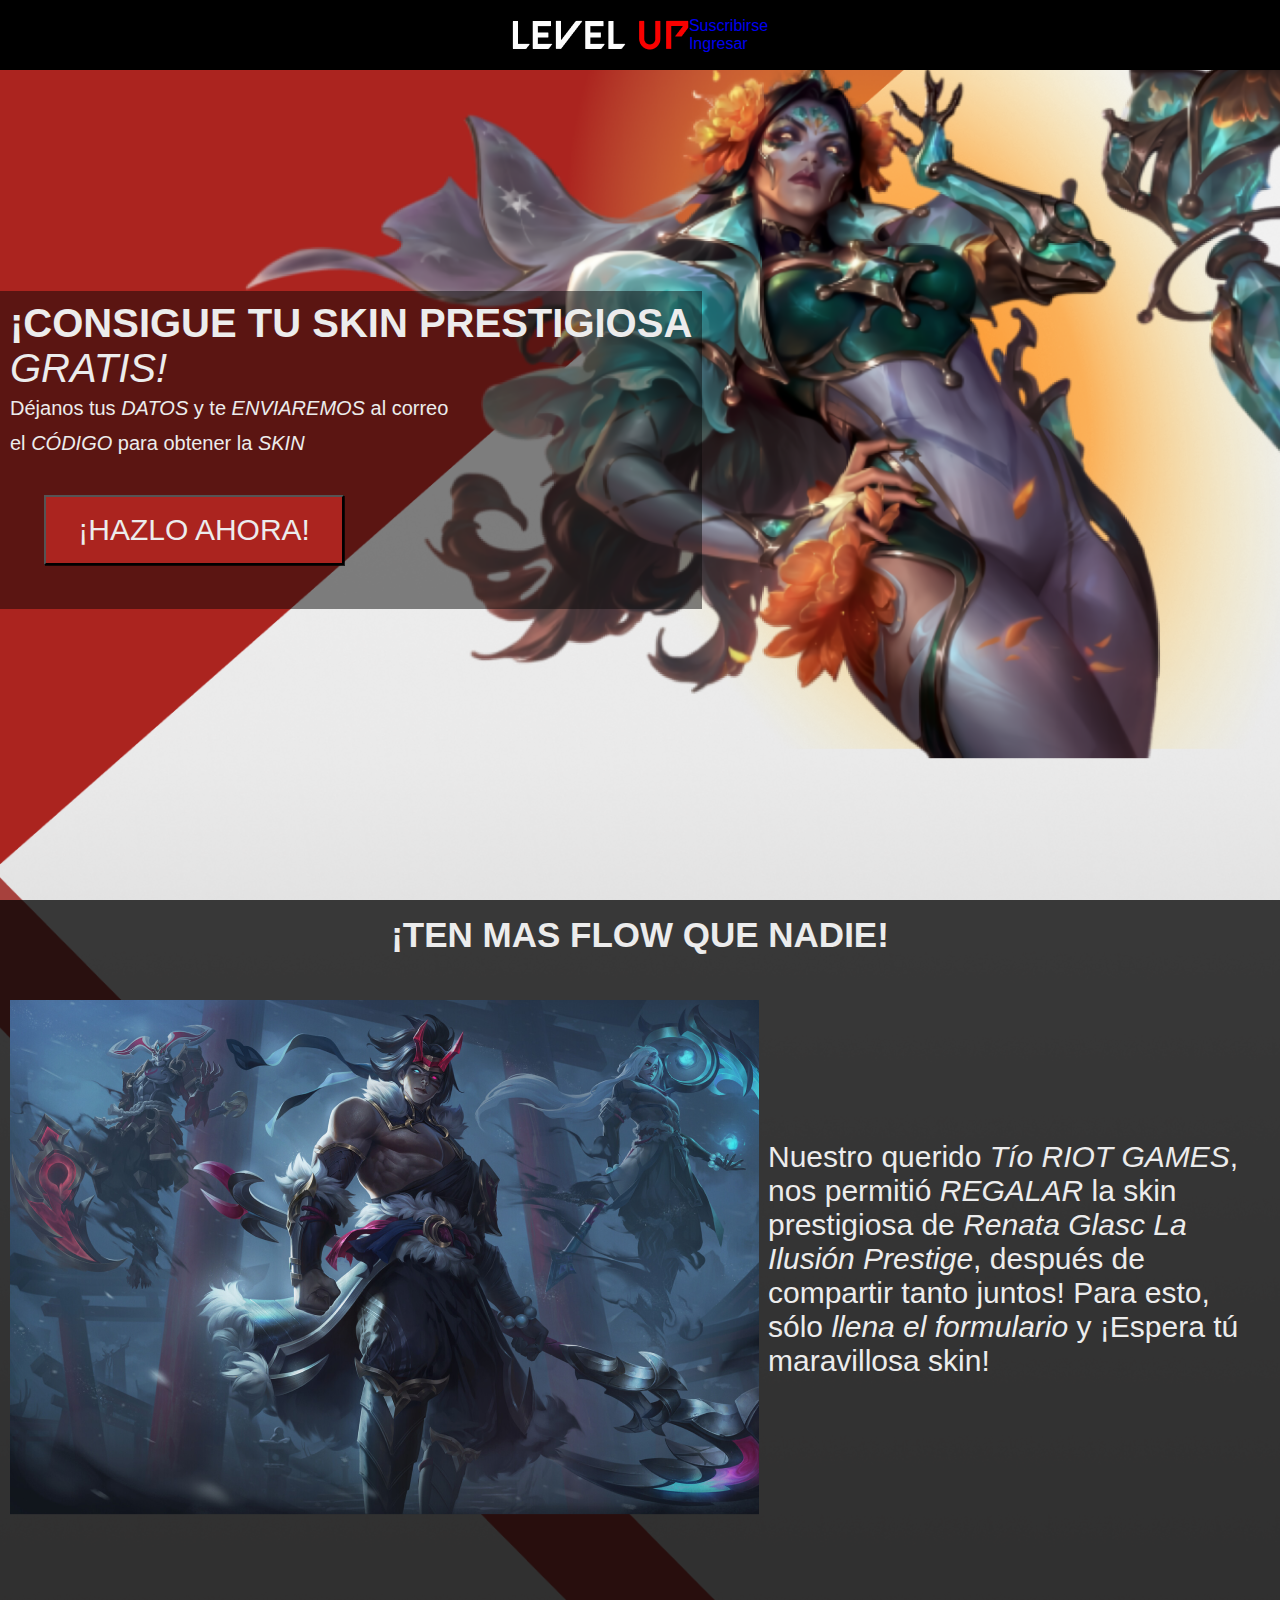
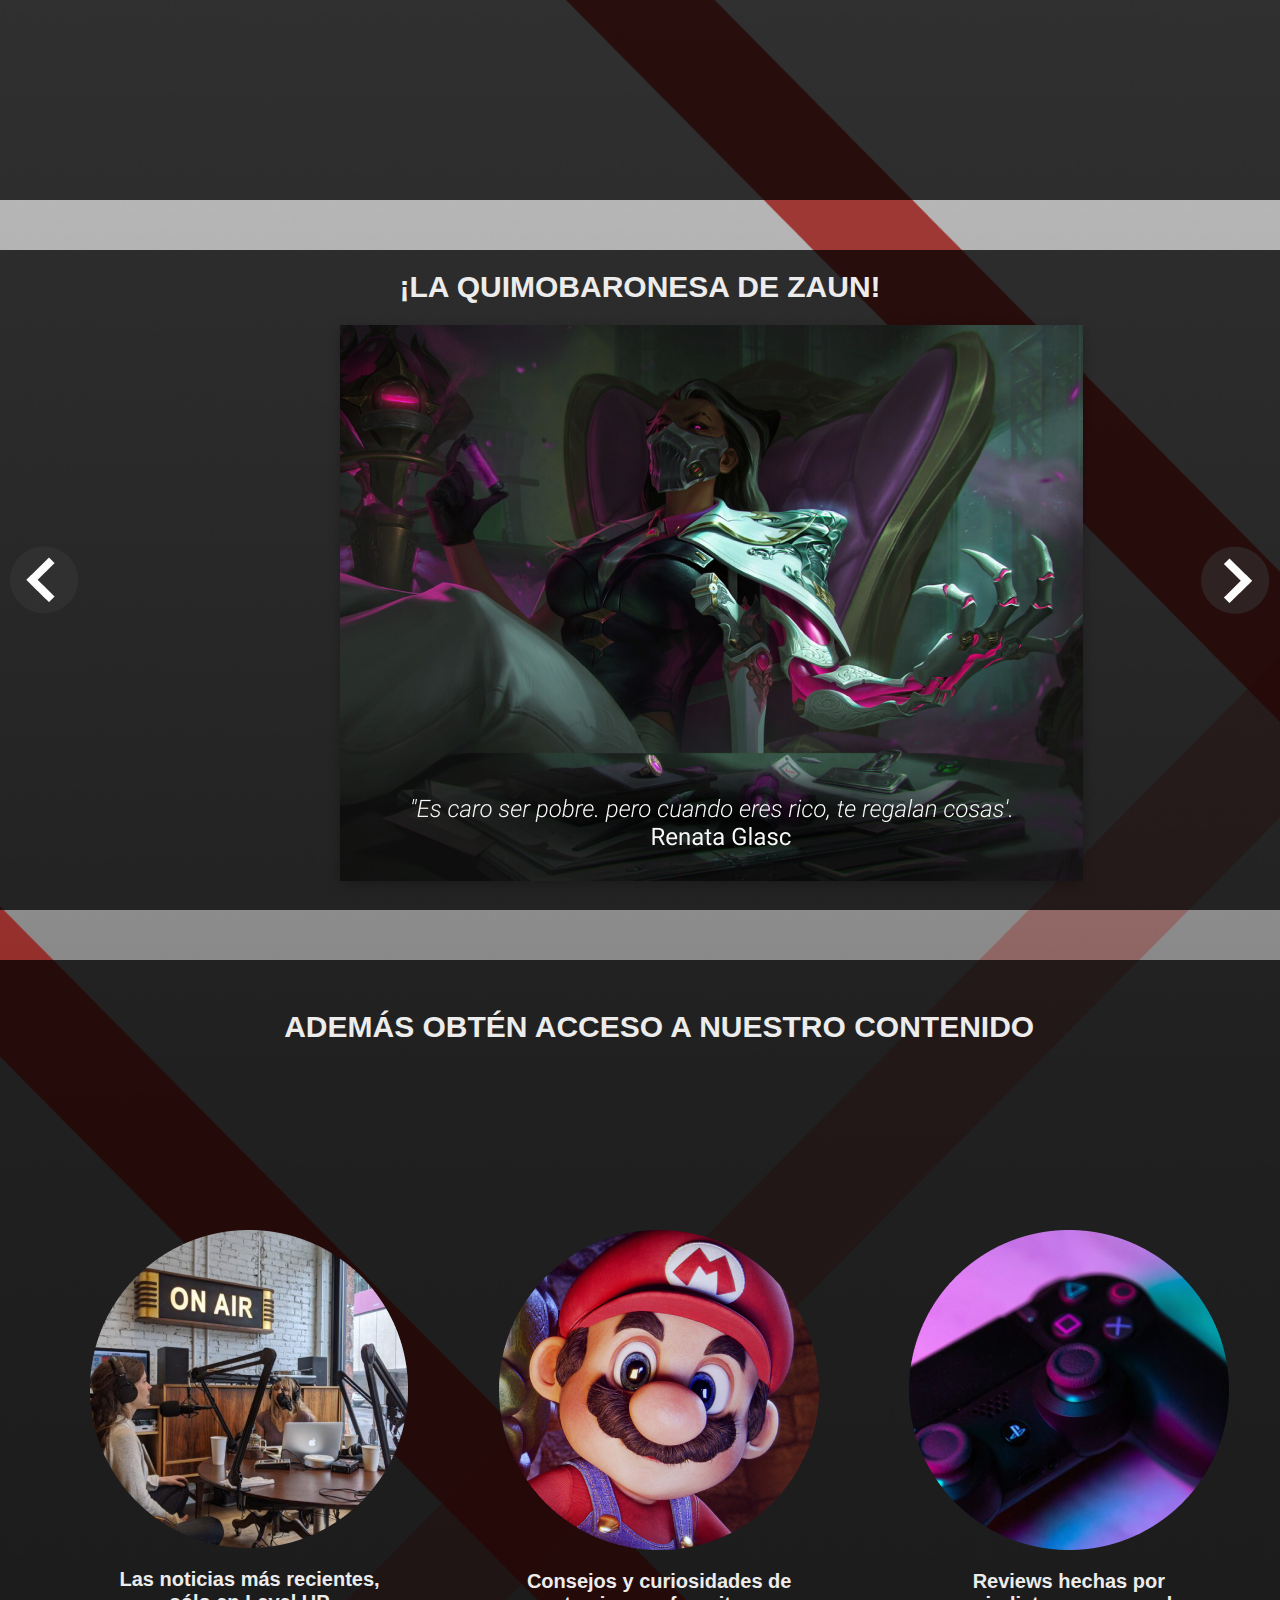
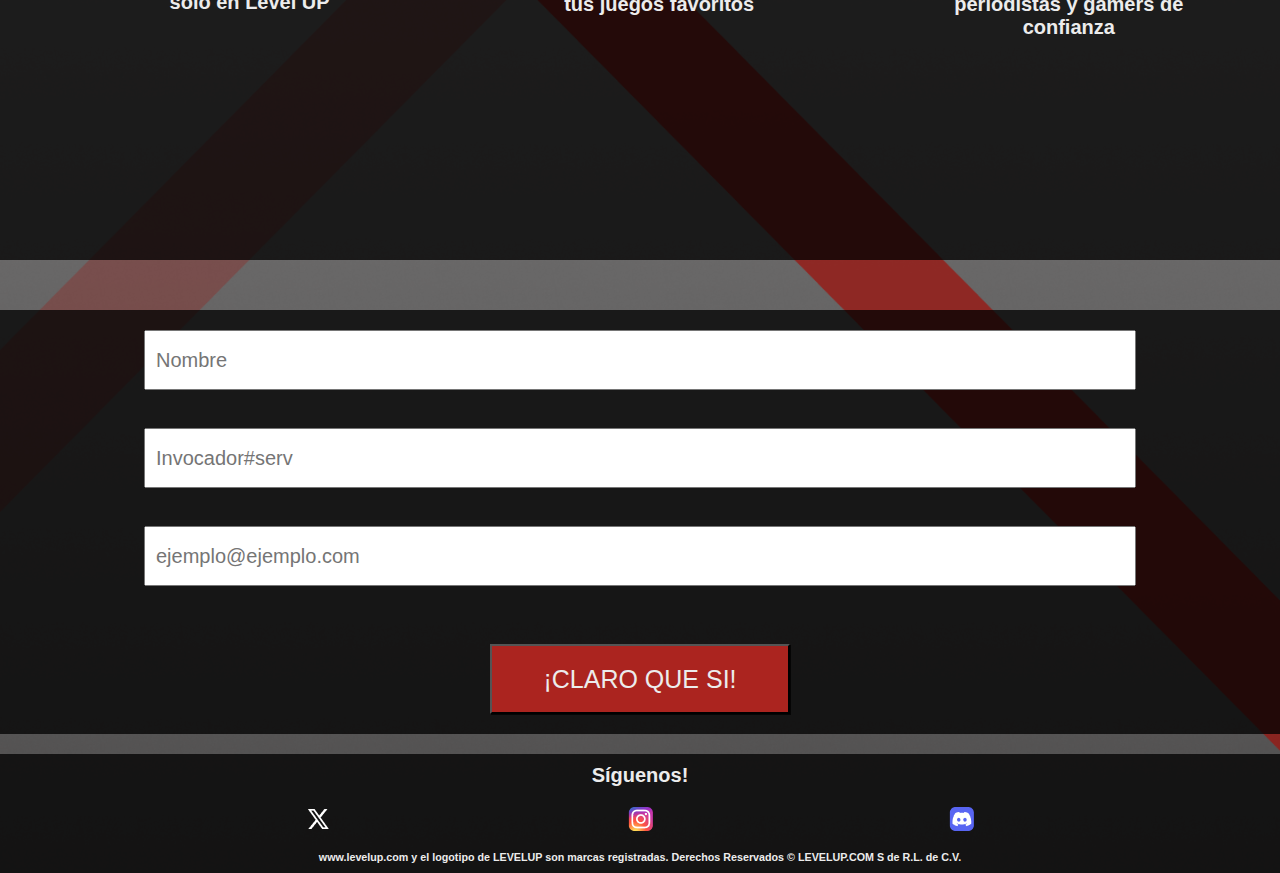
==== index.html @ a026b356 "Add files via upload" ====
<html>
    <head>
        <!-- Datos "Invisibles" -->
        <title>Ejercicio 3</title>
        <meta chartset ="utf-8">
        <meta name="language" content="es"> 
        <link rel="stylesheet" href="estilos.css"/>
        <script defer src="java.js" ></script>
        <script src="https://cdnjs.cloudflare.com/ajax/libs/twitter-bootstrap/4.6.0/js/bootstrap.min.js"></script>
        <meta name="viewport" content="width=device-width,initial-scale=1">

    </head>

    <body>
        <!-- Datos Visibles -->
        <header class="header">
            <div class="menu-contenedor">
                <a href="https://www.levelup.com" class="levelup"> <img src="img/lvlup.png" class="logo"> </a>
                <!-- <input type="checkbox" id="menu"> -->
                <label for="menu">
                    <img src="#" class="logo" alt="">
                </label>
                <nav>
                    <ul>
                        <li><a href="https://www.levelup.com/user/register">Suscribirse</a></li>
                        <li><a href="https://www.levelup.com/user/login">Ingresar</a></li>
                    </ul>
                </nav>
            </div>

        </header>

    

        <main class="main">
            <div class="main-contenedor">                
                <h1 class="ttp">¡CONSIGUE TU SKIN PRESTIGIOSA</h1>
                <h1 class="ttp"><span class="cursiva">GRATIS!</span></h1>
                <p class="prr">Déjanos tus <span class="cursiva">DATOS</span> y 
                    te <span class="cursiva">ENVIAREMOS</span> al correo</p>
                <p class="prr"> el <span class="cursiva">CÓDIGO</span> para obtener la <span class="cursiva">SKIN</span></p>
                <button onclick="location.href='#formulario';" class="btn1"> ¡HAZLO AHORA! </button>
                <!-- <a href="#" class="btn1">Hazlo ahora!</a> -->
                <!-- <img src="img/h1.png" alt=""> -->
            </div>
        </main>

        
        <section class="contenedor-seccion2">
            <h2 id="title2">¡TEN MAS FLOW QUE NADIE!</h2>  
            <div class="txt">              
                <p>
                    Nuestro querido <span class="cursiva">Tío RIOT GAMES</span>, nos permitió <span class="cursiva">REGALAR</span>
                    la skin prestigiosa de <span class="cursiva">Renata Glasc La Ilusión Prestige</span>, 
                    después de compartir tanto juntos!
                    Para esto, sólo <span class="cursiva">llena el formulario</span> y ¡Espera tú maravillosa skin!
                </p>
            </div>
            <div class="imgseccion2">
                <img src="img/s1.png" alt="">
            </div>           
        </section>

        <section>            
            <div class="carrusel">
                <h2 class="carrtitl">¡LA QUIMOBARONESA DE ZAUN!</h2>
                <div class="grande">
                    <div class="carrusel-item">
                        <img src="img/c2.png" alt="" class="img" >
                    </div>
                    <div class="carrusel-item">
                    <img src="img/c1.png" alt="" class="img">
                    </div>
                    <div class="carrusel-item">
                    <img src="img/c3.png" alt="" class="img">
                    </div>
                </div>
                <button class="btn-anterior"> <img src="img/left.png" alt=""> </button>
                <button class="btn-siguiente"> <img src="img/Right.png" alt=""></button>
            </div>
        </section>


        <section>
            <div class="bullet-contenedor">
                <h2 class="bulltitle">ADEMÁS OBTÉN ACCESO A NUESTRO CONTENIDO</h2>
                <div class="bull1">
                <img src="img/img1.png" alt="">
                <h3 class="textb">Las noticias más recientes, sólo en Level UP</h3>
                </div>
                <div class="bull2">
                <img src="img/img2.png" alt="">
                <h3 class="textb">Consejos y curiosidades de tus juegos favoritos</h3>
                </div>
                <div class="bull3">
                <img src="img/img3.png" alt="">
                <h3 class="textb">Reviews hechas por periodistas y gamers de confianza</h3>
                </div>
            </div>
        </section>

        <section id="formulario">
        <form>
            
            <input type="text" name="nombre" id="nombre" placeholder="Nombre" required="True">
            <br>
            
            <input type="text" name="invocador" id="invocador" placeholder="Invocador#serv" required="True">
            <br>
            
            <input type="email" name="email" id="email" placeholder="ejemplo@ejemplo.com" required="True">
            <br>
            <input type="submit" name="submit" value="¡CLARO QUE SI!">

        </form>

        </section>

       
        <footer class="footer">
            <div class="footer contenedor">
                <h3 id="title-footer">Síguenos!</h3>
                <div class="link">
                    <a href="https://twitter.com/LevelUpCom"> <img src="img/f1.png" alt=""></a>
                    <a href="https://www.instagram.com/levelupcom/"> <img src="img/f2.png" alt=""></a>
                    <a href="https://discord.com/invite/bJcyjh8"> <img src="img/f3.png" alt=""></a>
                </div>  
                <h6 id="fin"> www.levelup.com y el logotipo de LEVELUP son marcas registradas.
                    Derechos Reservados © LEVELUP.COM S de R.L. de C.V.</h6>
            </div>
        </footer>

    
        <script src="https://code.jquery.com/jquery-3.5.1.min.js"></script>
        <script src="https://cdn.jsdelivr.net/npm/@popperjs/core@2.5.4/dist/umd/popper.min.js"></script>
        <script src="https://stackpath.bootstrapcdn.com/bootstrap/4.5.2/js/bootstrap.min.js"></script>
            <script defer src="java.js" ></script>

    </body>


</html>
---- estilos.css ----
*{
    margin: 0;
    padding: 0;
    box-sizing: border-box;
    text-decoration: none;
    list-style: none;
    vertical-align: baseline;
    
}

:root {
    --negro: #000000;
    --seccion:#000000c0;
    --blanco: #ececec;
    --sombra-ppal: #a1a1a1;
    --sombra-sec: #ffffff;
    --borde-negro: #00000050;
    --marcado: rgb(127, 195, 255);
    --acento: #AB241F;
}

section{
    
    width: 100%;
    margin-bottom: 50px;
    background-color: var(--seccion);
}



html{

   background-image: url(img/fondo.png);
   background-size:cover;
   background-repeat: no-repeat;
   max-width: 100%;
   margin: 0 auto;
   color: var(--blanco);
   
}

header{
       
    background-color: var(--negro);
    padding: 10px;
    /* width: 90hv; */
    position: absolute;
    top: 0;
    left: 0;
    right: 0;
    display: flex;
    align-items: center;
    justify-content: space-around;
}


.menu-contenedor{
    background-color: var(--seccion);
    height: 50px;
    display: flex;
    flex-direction: row;
    justify-content: space-between;
    align-items: center;
}

.menmu-contener .menu .navbar ul li {
    position: relative;
    float: left;
}

.menu .navbar ul li a{
    color: var(--blanco);
    font-size: 18px;
    padding: 10%;
    display: block;
}



.main{
    height: 100%;
    background-image: url(img/bg.png);
    background-position: top;
    background-size:cover;
    background-repeat: no-repeat;
    display: flex;
    flex-direction: column;
    flex-wrap: nowrap;
    justify-content: space-evenly;
    align-items: flex-start;
    min-height: 70vh;
    overflow: hidden;
}

.main .main-contenedor{
    color: var(--blanco);
    background-color: #0707077c;
    padding: 10px;
    
}

.main .btn1{
   
    display: inline-block;
    align-items: start;
    cursor: pointer;
    font-size: 30px;
    color: var(--blanco);
    box-shadow: 1px 1px 0 var(--seccion);
    background-color: var(--acento);
    width: 300px;
    height: 70px;
    margin: 5%;
    padding: 10px;
}

.cursiva{
    font-weight: 300;
    font-style: italic;
    
}

.ttp{
    font-size: 40px ;
    text-align: left;
    
}
.prr{
    font-size: 20px;
    line-height: 35px;
}

#title2{

    font-weight: bolder;
    font-size: 35px;
    justify-self: center;
    grid-area: header;
    margin-top: 5px;
    padding: 10px; 
}


.contenedor-seccion2 .txt{
    
    justify-self: center;
    font-weight: 300;
    grid-area: sidebar;
    margin-top: 150px;
    margin-right: 40px;
    font-size: 30px;

}

.contenedor-seccion2 .imgseccion2{
    
    justify-self: center;
    grid-area: main;
    padding: 10px;
}


.contenedor-seccion2{
    width: 100%;
    height: 100%;
    display: grid;
    grid-template-columns: 5% 50% 5% 40%;
    grid-template-rows: 10% 50% 10%;
    grid-template-areas: 
    "header header header header"
    ". main . sidebar"
    ". . . ."    
    ;
}
 


.carrusel{

    position: relative;
    padding: 10px;
    color: var(--blanco);
    overflow: hidden;
    
}
.carrtitl{
    padding: 10px;
}

.grande{

    /* width: 100%; */
    display: flex; 
    transition: transform 0.5s ease;
    /* flex-flow: row nowrap; */
    /* justify-content: center; */
    /* align-items: center; */

}

.carrusel-item{
    min-width: 100%;
}

.carrusel .img{

    padding-left: 25%;

    object-fit: contain;
    max-width: 100%;
    height: auto;
   
}

.btn-anterior, .btn-siguiente{

    position: absolute;
    top: 50%;
    transform: translateY(-50%);
    background: none;
    border: none;
    cursor: pointer;
}

.btn-anterior {
    left: 10px;
}

.btn-siguiente {
    right: 10px;
} 

.carousel-item img {
    max-height: 400px;
    object-fit: cover;
}

.bullet-contenedor{

    width: 100%;
    height: 100%;
    display: grid;
    grid-template-columns: 7% 25% 7% 25% 7% 25% 7%;
    grid-template-rows: 30% 50% 30%;
    grid-template-areas: 
    ". header header header header header ."
    ". b1 . b2 . b3 ."
    ". . . . . . ."    
    ;
} 

.bullet-contenedor .bulltitle{
    grid-area: header;
    padding-top: 50px;

}

.bullet-contenedor .bull1{
    grid-area: b1;

}

.bullet-contenedor .bull2{
    grid-area: b2;
}

.bullet-contenedor .bull3{
    grid-area: b3;
    
}

.bullet-contenedor .textb{
    font-size: 20px;
    padding: 20px;
}


#formulario{

    display: block;
    width: 100%;
    max-width: 100%; 
    margin-top: 20px; 
    margin-bottom: 20px;
    padding: 20px; 
      

}

input[type="submit"]{

    cursor: pointer;
    font-size: 30px;
    color: var(--blanco);
    box-shadow: 1px 1px 0 var(--seccion);
    background-color: var(--acento);
    width: 300px;    
    height: 70px;
    margin: 20px auto 0 auto;
    padding: 10px;
    display: block;
    font-size: 25px;

}

input[type="text"], input[type="email"]{
    
    width: 80%;
    max-width: 80%;
    height: 60px; 
    min-height: 40px;
    margin-bottom: 20px;
    margin-left: auto; 
    margin-right: auto; 
    padding: 10px;
    display: block; 
    box-sizing: border-box; 
    font-size: 20px;
}

h1, h2, h3, h4, h5, h6{
    font-family: sans-serif;
    text-align: center;
}

h2{
    font-size: 30px;
}

p, a, li{
    font-family: Arial;
}

.link{
    background-color: var(--seccion);
    display: flex;
    flex-direction: row;
    justify-content: space-evenly;
    align-items: center;
    padding: 10px;
    width: 90hv;
    
}

#title-footer{
    background-color: var(--seccion);
    color: var(--blanco);
    padding: 10px;
    font-size: 20px;
    text-align: center;
    align-items: center;
}

#fin{

    width: 100%;
    background-color: var(--seccion);
    color: var(--blanco);
    padding: 10px;
    text-align: center;
    align-items: center;

}

#name-placeholder{
    font-size: 38;
    font-weight: 300;

}



@media (max-width: 768px) {

    h1, h2, h3, h4, h5, h6{

        font-family: sans-serif;    
        text-align: center;
        font-size: 10px;
    
    }
    
    p, a, li{
    
        font-family: Arial;
    
    }
    
    
    .contenedor-seccion2 {
       
        height: 100%;
        grid-template-columns: 100%;
        grid-template-rows: 10% 20% 30%;
        grid-template-areas: 
            "header"
            "main"
            "footer"
        ;
    }

    .contenedor-seccion2 .imgseccion2 img {
        max-width: 100%;
        height: auto;
    }

    .contenedor-seccion2 .txt {

        grid-area: footer;
        margin-left: 10px;
        margin-right: 10px;
        padding: 50px;
        font-size: 20px;

    }

    .contenedor-seccion2 .imgseccion2 {
        
        grid-area: main;
        margin-left: 30px;
        margin-right: 30px;
        margin-top: 35px;
        padding: 10px;
    }

    #title2 {
        font-size: 28px;
    }

    .bullet-contenedor {

        height: 220%;
        grid-template-columns: 100%;
        grid-template-rows: auto auto auto auto;
        grid-template-areas: 
            "header"
            "b1"
            "b2"
            "b3"
            "footer";
    }

    .bullet-contenedor .bull1 {
        
        grid-area: b1;
        text-align: center;
        
    }

    .bullet-contenedor .bull2 {
        
        grid-area: b2;
        text-align: center;
    }

    .bullet-contenedor .bull3 {

        grid-area: b3;
        text-align: center;
    }

    .carrusel .img{
    padding: 10px;
    
    }

    .btn-anterior, .btn-siguiente{
   
        position: absolute;
        top: 60%;
    }

    .carrusel .btn-anterior img{
        max-width: 50%;
        height: auto;
    }

    .carrusel .btn-siguiente img{
        max-width: 50%;
        height: auto;
    }

    
}

@media (min-width: 768px) and (max-width: 1024px) {
    .contenedor-seccion2 {
        height: 120%;
        grid-template-columns: 100%;
        grid-template-rows: 10% 30% 30% 10%;
        grid-template-areas: 
            "header"
            "main"
            "side"
            "footer"
        ;
    }

    .contenedor-seccion2 .txt {
        display: grid;
        grid-area: side;
        align-self: center;
        justify-self: center;
        margin-top: 400px;
        margin-left: 40px;
        margin-right: 40px;
        padding: 50px;
        font-size: 28px;
    }

    .contenedor-seccion2 .imgseccion2 {
        margin-top: 20px;
        padding: 10px;
        text-align: center; /* Center align the image*/
        }

    .contenedor-seccion2 .imgseccion2 img {
        max-width: 90%;
        height: auto;
    }

    #title2 {
        font-size: 30px;
    }

    .bullet-contenedor {

        height: 200%;
        grid-template-columns: 100%;
        grid-template-rows: auto auto auto;
        grid-template-areas: 
            "header"
            "b1"
            "b2"
            "b3";
    }

    .bullet-contenedor .bull1 {
        
        grid-area: b1;
        text-align: center; 
    }

    .bullet-contenedor .bull2 {
        
        grid-area: b2;
        text-align: center;
    }

    .bullet-contenedor .bull3 {

        grid-area: b3;
        text-align: center;
    }

    .carrusel .img{
        
        margin-left: 0;
        margin-right: 50%;
    
    }

    .btn-anterior, .btn-siguiente{
   
        position: absolute;
        top: 50%;
    }

    .carrusel .btn-anterior img{
        max-width: 80%;
        height: auto;
    }

    .carrusel .btn-siguiente img{
        max-width: 80%;
        height: auto;
    }


}
 
/* @media (min-width: 1024px) {
    .contenedor-seccion2 {
        height: 120%;
        grid-template-columns: 100%;
        grid-template-rows: 10% 30% 30% 10%;
        grid-template-areas: 
            "header"
            "main"
            "side"
            "footer"
        ;
    }

    .contenedor-seccion2 .txt {
        display: grid;
        grid-area: side;
        align-self: center;
        justify-self: center;
        margin-top: 500px;
        margin-left: 40px;
        margin-right: 40px;
        padding: 50px;
        font-size: 28px;
    }

    .contenedor-seccion2 .imgseccion2 {
        margin-top: 20px;
        padding: 10px;
        text-align: center; /* Center align the image 
    }

    .contenedor-seccion2 .imgseccion2 img {
        max-width: 90%;
        height: auto;
    }

    #title2 {
        font-size: 30px;
    }

    .bullet-contenedor {

        height: 200%;
        grid-template-columns: 100%;
        grid-template-rows: auto auto auto;
        grid-template-areas: 
            "header"
            "b1"
            "b2"
            "b3";
    }

    .bullet-contenedor .bull1 {
        
        grid-area: b1;
        text-align: center; 
    }

    .bullet-contenedor .bull2 {
        
        grid-area: b2;
        text-align: center;
    }

    .bullet-contenedor .bull3 {

        grid-area: b3;
        text-align: center;
    }

    .carrusel .img{

        padding: 3%;        
        margin-left: 10%;
    }

    .btn-anterior, .btn-siguiente{
   
        position: absolute;
        top: 50%;
    }

} */
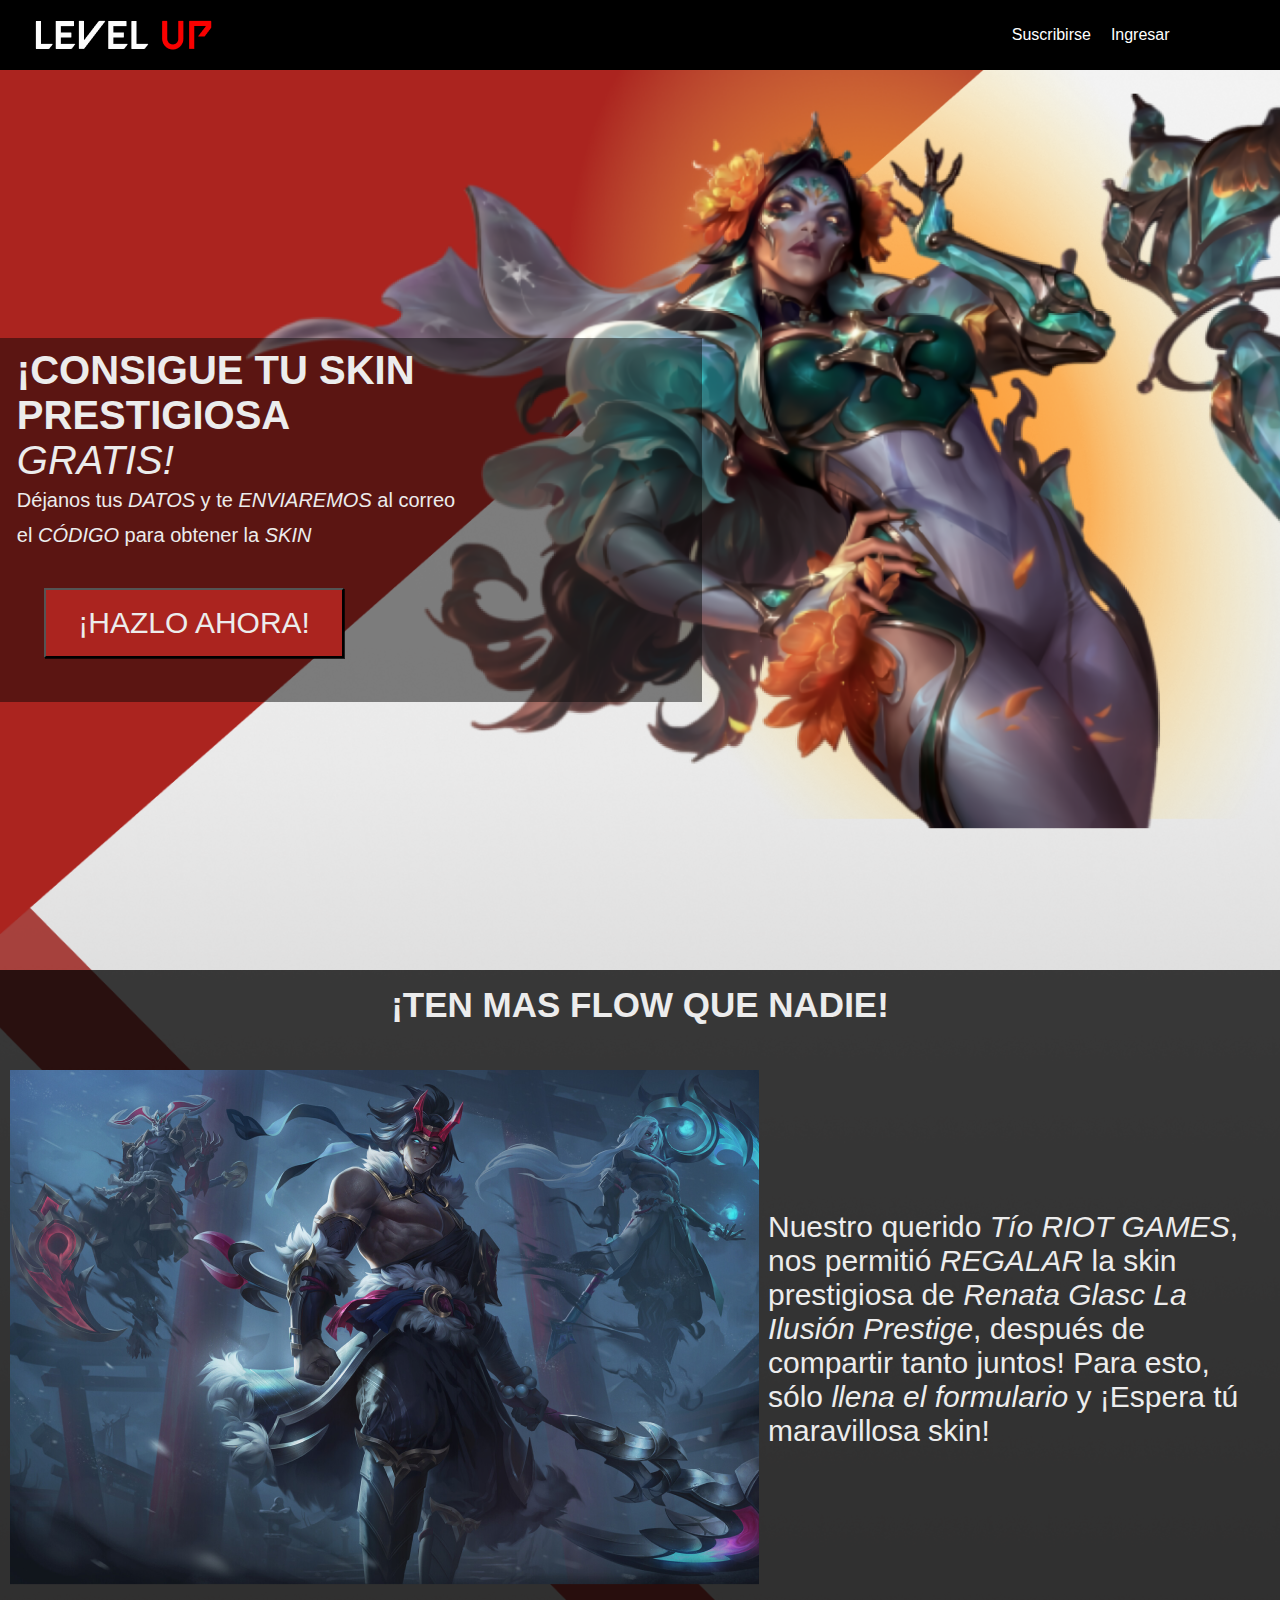
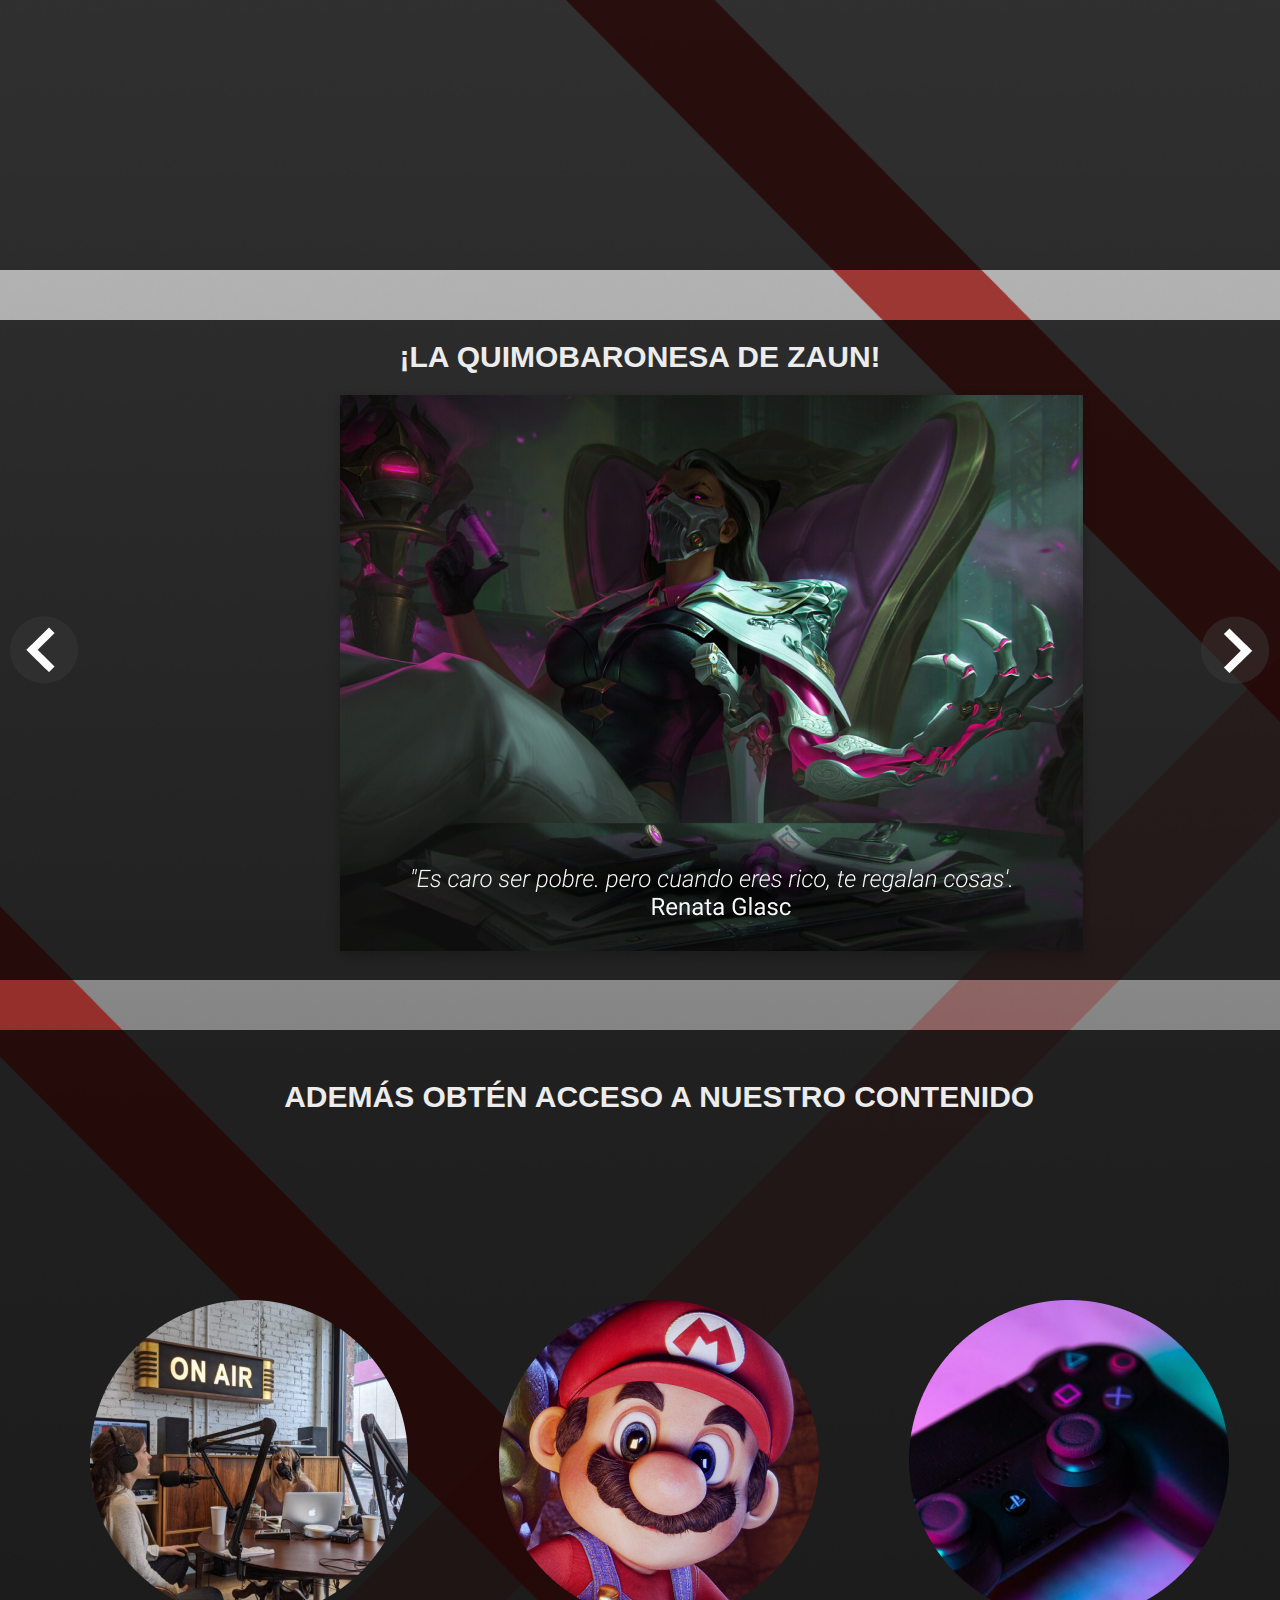
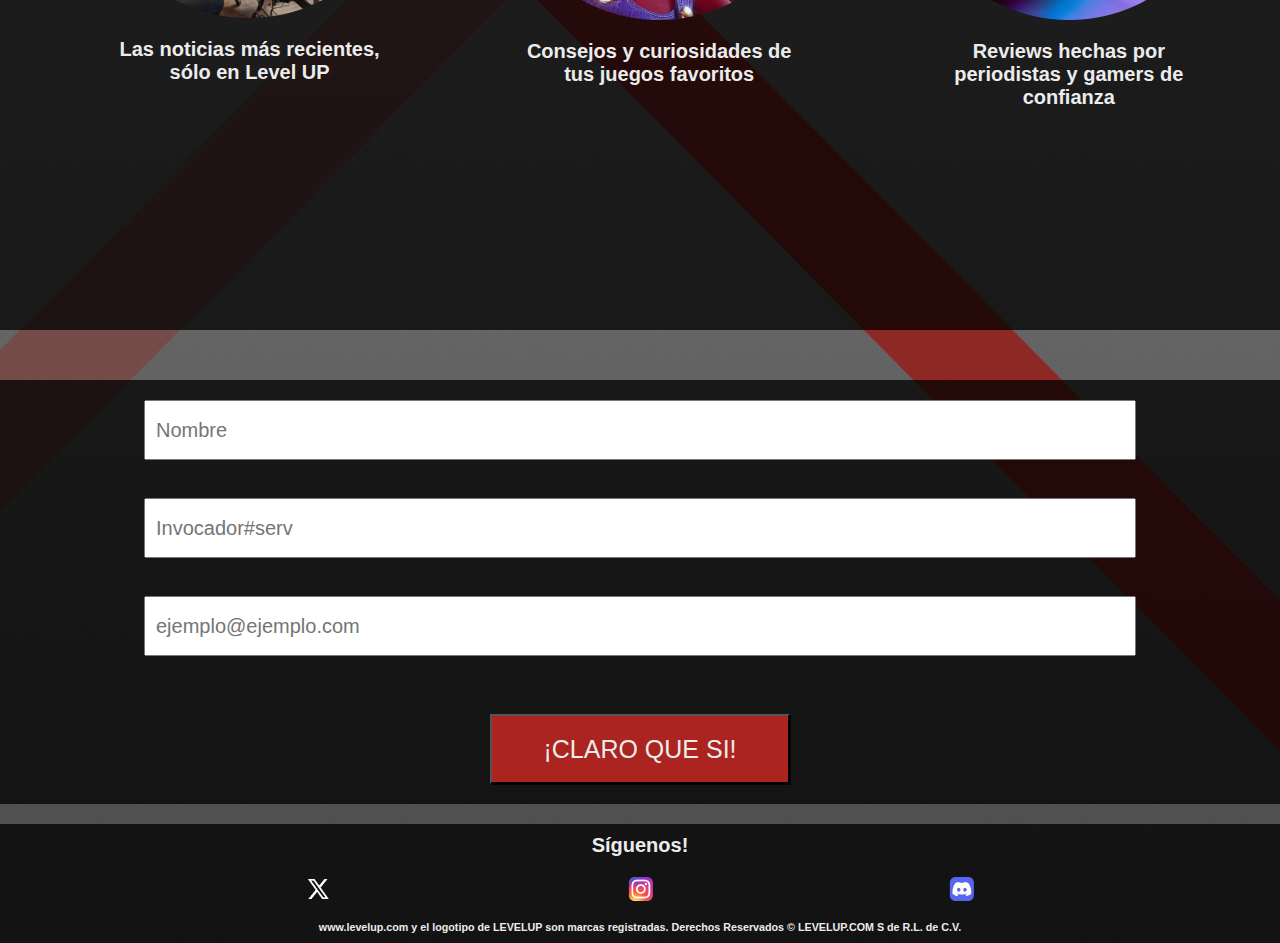
==== commit b6f73eb2: "Add files via upload" ====
--- a/index.html
+++ b/index.html
@@ -15,16 +15,14 @@
         <!-- Datos Visibles -->
         <header class="header">
             <div class="menu-contenedor">
-                <a href="https://www.levelup.com" class="levelup"> <img src="img/lvlup.png" class="logo"> </a>
-                <!-- <input type="checkbox" id="menu"> -->
-                <label for="menu">
-                    <img src="#" class="logo" alt="">
-                </label>
-                <nav>
-                    <ul>
-                        <li><a href="https://www.levelup.com/user/register">Suscribirse</a></li>
-                        <li><a href="https://www.levelup.com/user/login">Ingresar</a></li>
-                    </ul>
+                <nav class="navbar">
+                    <div class="levelup">
+                    <a href="https://www.levelup.com"> <img src="img/lvlup.png"> </a>
+                    </div>
+                    <div class="menu">
+                        <a href="https://www.levelup.com/user/register" class="link1">Suscribirse</a></li>
+                        <a href="https://www.levelup.com/user/login" class="link1">Ingresar</a></li>
+                    </div>
                 </nav>
             </div>
 
--- a/estilos.css
+++ b/estilos.css
@@ -43,38 +43,47 @@
        
     background-color: var(--negro);
     padding: 10px;
-    /* width: 90hv; */
-    position: absolute;
-    top: 0;
-    left: 0;
-    right: 0;
-    display: flex;
-    align-items: center;
-    justify-content: space-around;
-}
-
+    padding-right: 3%;
+    
+    
+}
 
 .menu-contenedor{
+    padding-top: 10px;
     background-color: var(--seccion);
-    height: 50px;
+    height: 50px;   
+    
+}
+
+.menu-contenedor .navbar{
+    margin-left: 2%;
+    margin-right: 3%;
     display: flex;
     flex-direction: row;
     justify-content: space-between;
     align-items: center;
-}
-
-.menmu-contener .menu .navbar ul li {
-    position: relative;
-    float: left;
-}
-
-.menu .navbar ul li a{
-    color: var(--blanco);
-    font-size: 18px;
-    padding: 10%;
-    display: block;
-}
-
+   
+}
+
+.menu-contenedor .menu{
+
+    margin-right: 3%;
+    display: flex;
+    flex-direction: row;
+    justify-content: space-between;
+    align-items: center;
+   
+}
+
+.link1 {
+    color: white;
+    margin-left: 20px;
+    transition: color 0.3s;
+
+}
+.link1:hover{
+    color:var(--acento);
+}
 
 
 .main{
@@ -93,6 +102,7 @@
 }
 
 .main .main-contenedor{
+    
     color: var(--blanco);
     background-color: #0707077c;
     padding: 10px;
@@ -121,11 +131,13 @@
 }
 
 .ttp{
+    padding-left: 1%;
     font-size: 40px ;
     text-align: left;
     
 }
 .prr{
+    padding-left: 1%;
     font-size: 20px;
     line-height: 35px;
 }
@@ -343,6 +355,7 @@
 }
 
 #title-footer{
+    width: 100%;
     background-color: var(--seccion);
     color: var(--blanco);
     padding: 10px;
@@ -375,13 +388,10 @@
     h1, h2, h3, h4, h5, h6{
 
         font-family: sans-serif;    
-        text-align: center;
-        font-size: 10px;
-    
+        text-align: center;    
     }
     
     p, a, li{
-    
         font-family: Arial;
     
     }
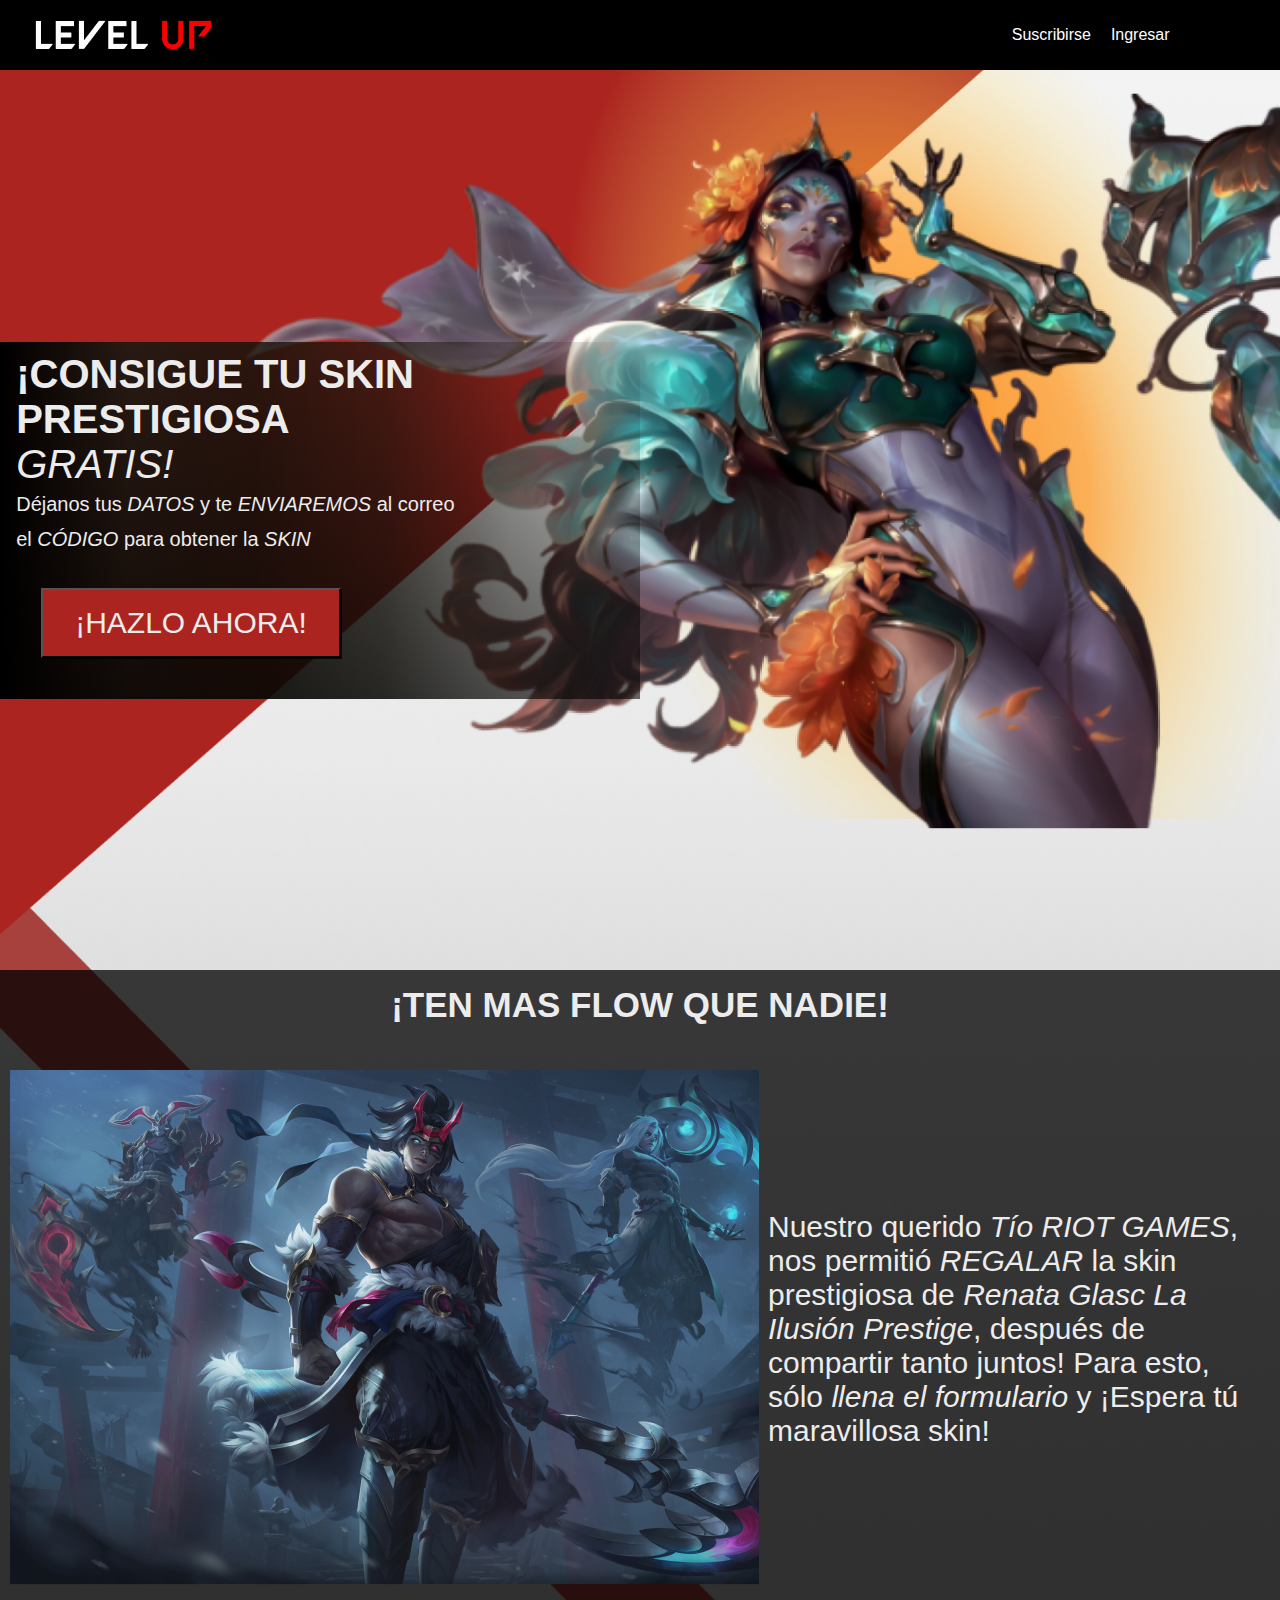
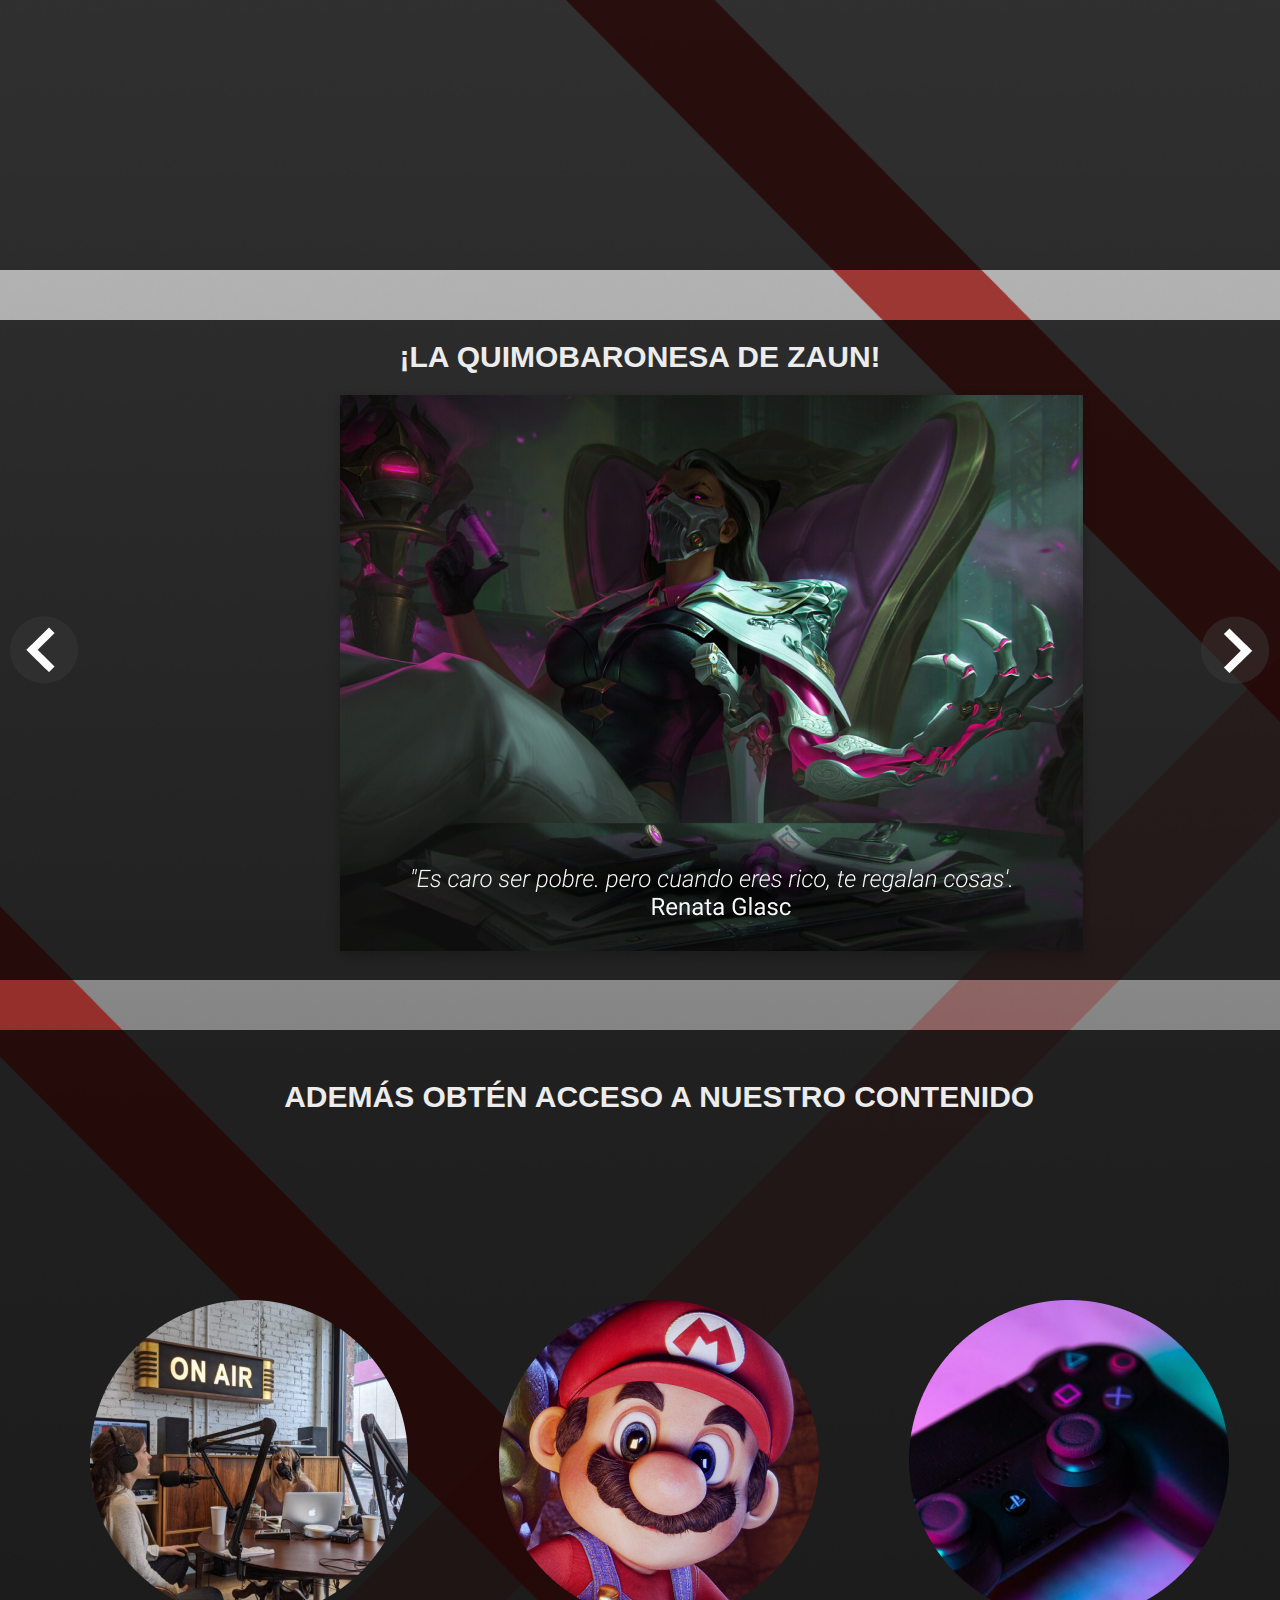
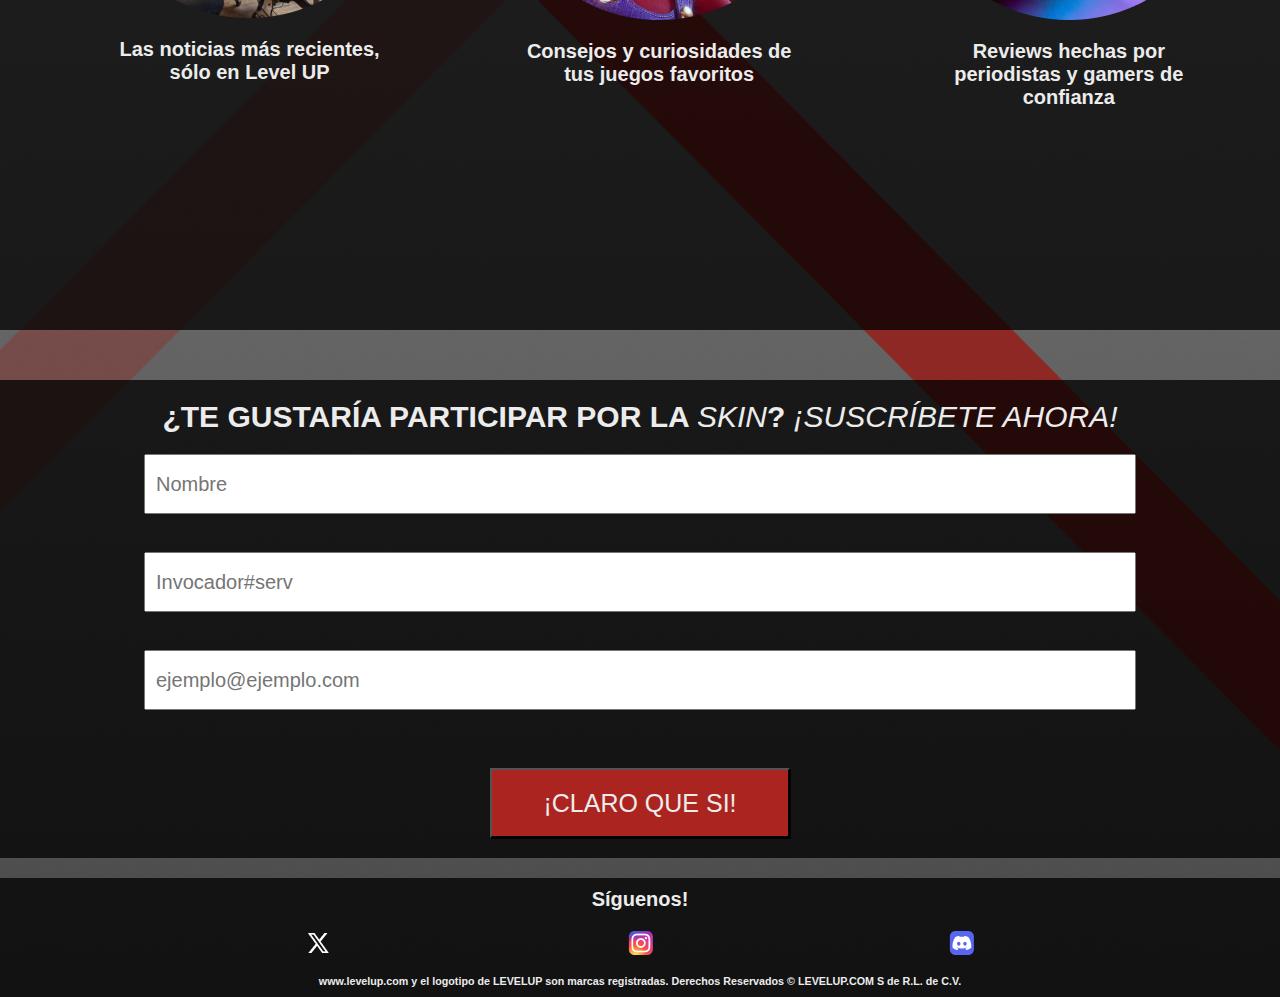
==== commit cac896b5: "Add files via upload" ====
--- a/index.html
+++ b/index.html
@@ -32,8 +32,9 @@
 
         <main class="main">
             <div class="main-contenedor">                
-                <h1 class="ttp">¡CONSIGUE TU SKIN PRESTIGIOSA</h1>
-                <h1 class="ttp"><span class="cursiva">GRATIS!</span></h1>
+                <h1 class="ttp">¡CONSIGUE TU SKIN PRESTIGIOSA
+                    <span class="cursiva">GRATIS!</span>
+                </h1>
                 <p class="prr">Déjanos tus <span class="cursiva">DATOS</span> y 
                     te <span class="cursiva">ENVIAREMOS</span> al correo</p>
                 <p class="prr"> el <span class="cursiva">CÓDIGO</span> para obtener la <span class="cursiva">SKIN</span></p>
@@ -98,6 +99,7 @@
         </section>
 
         <section id="formulario">
+            <h2 class="txtform"> ¿TE GUSTARÍA PARTICIPAR POR LA <span class="cursiva"> SKIN</span>? <span class="cursiva">¡SUSCRÍBETE AHORA!</SPAN> </h2>
         <form>
             
             <input type="text" name="nombre" id="nombre" placeholder="Nombre" required="True">
--- a/estilos.css
+++ b/estilos.css
@@ -50,7 +50,7 @@
 
 .menu-contenedor{
     padding-top: 10px;
-    background-color: var(--seccion);
+    
     height: 50px;   
     
 }
@@ -95,17 +95,25 @@
     display: flex;
     flex-direction: column;
     flex-wrap: nowrap;
-    justify-content: space-evenly;
-    align-items: flex-start;
+    justify-content: center;
+    align-items: left;
     min-height: 70vh;
     overflow: hidden;
+    z-index: 2;
 }
 
 .main .main-contenedor{
     
     color: var(--blanco);
-    background-color: #0707077c;
-    padding: 10px;
+    width: 50%;
+    background-image: linear-gradient(to top,rgba(0, 0, 0, 0.573), transparent), url(img/fnmain.png);      
+    background-size:cover;
+    background-repeat: no-repeat;
+    padding: 10px;
+    display: flex;
+    flex-direction: column;
+    justify-content: center;
+    align-items: left;
     
 }
 
@@ -122,6 +130,7 @@
     height: 70px;
     margin: 5%;
     padding: 10px;
+  
 }
 
 .cursiva{
@@ -134,12 +143,21 @@
     padding-left: 1%;
     font-size: 40px ;
     text-align: left;
+    display: flex;
+    flex-direction: column;
+    align-content: left;
+    justify-content: left;
+ 
     
 }
 .prr{
     padding-left: 1%;
     font-size: 20px;
     line-height: 35px;
+    text-align: left;
+    align-items: center;
+    justify-content: center;
+ 
 }
 
 #title2{
@@ -286,6 +304,9 @@
     padding: 20px;
 }
 
+.txtform{
+    margin-bottom: 20px;
+}
 
 #formulario{
 
@@ -385,17 +406,49 @@
 
 @media (max-width: 768px) {
 
-    h1, h2, h3, h4, h5, h6{
-
-        font-family: sans-serif;    
-        text-align: center;    
-    }
-    
-    p, a, li{
-        font-family: Arial;
-    
-    }
-    
+    .main{
+        height: 100%;
+        background-image: url(img/bg.png);
+        background-position: top;
+        background-size:cover;
+        background-repeat: no-repeat;
+        display: flex;
+        flex-direction: column;
+        flex-wrap: nowrap;
+        justify-content: flex-end;
+        align-items: flex-start;
+        min-height: 70vh;
+        overflow: hidden;
+        z-index: 2;
+    }
+    
+    .main .main-contenedor{
+        
+        color: var(--blanco);
+        width: 100%;
+        background-image: linear-gradient(to top,rgba(0, 0, 0, 0.573), transparent), url(img/fnmain.png);      
+        background-size:cover;
+        background-repeat: no-repeat;
+        padding: 10px;
+        display: flex;
+        flex-direction: column;
+        justify-content: flex-end;
+        align-items: left;
+        
+    }
+
+
+    .menu-contenedor .navbar .levelup img{
+        max-width: 120%;
+        height: auto;
+
+    }
+
+    .menu-contenedor .navbar .menu{
+        margin-left: 20px;
+        padding: 10;
+            
+    }
     
     .contenedor-seccion2 {
        
